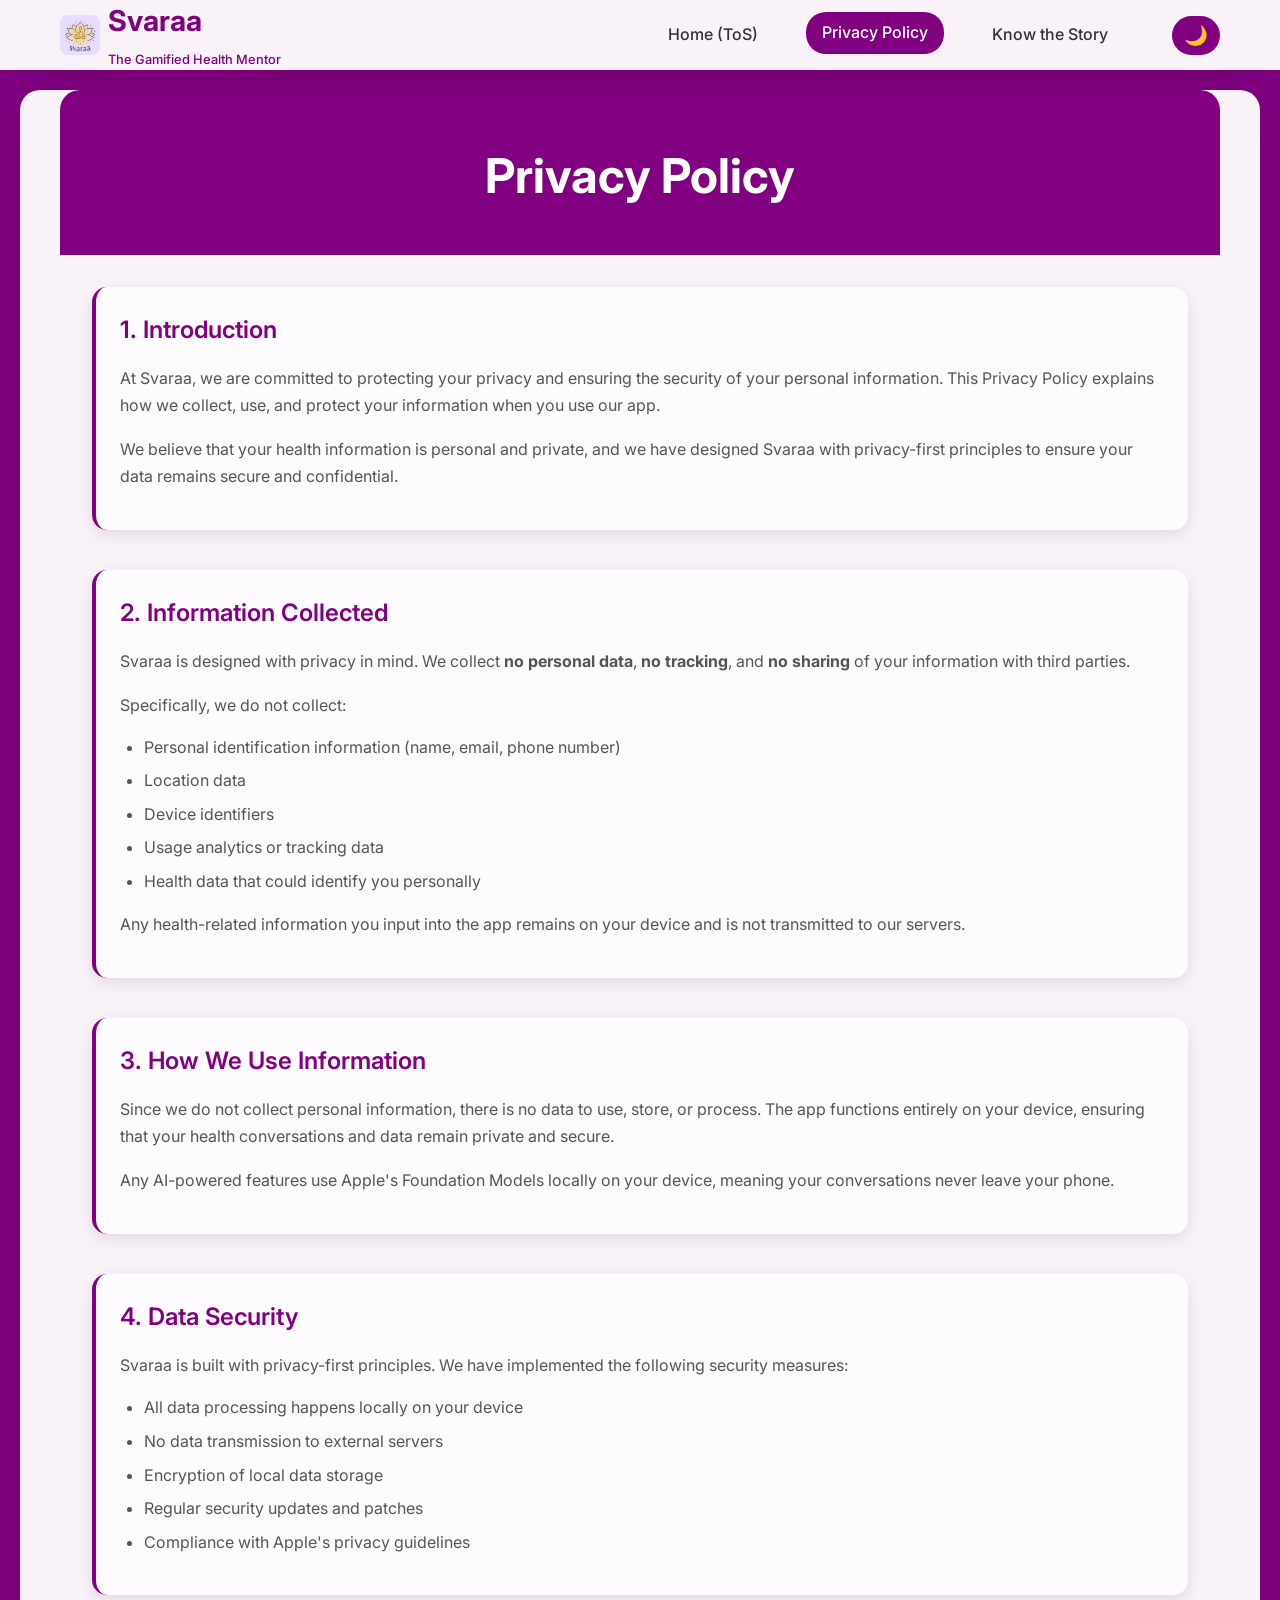
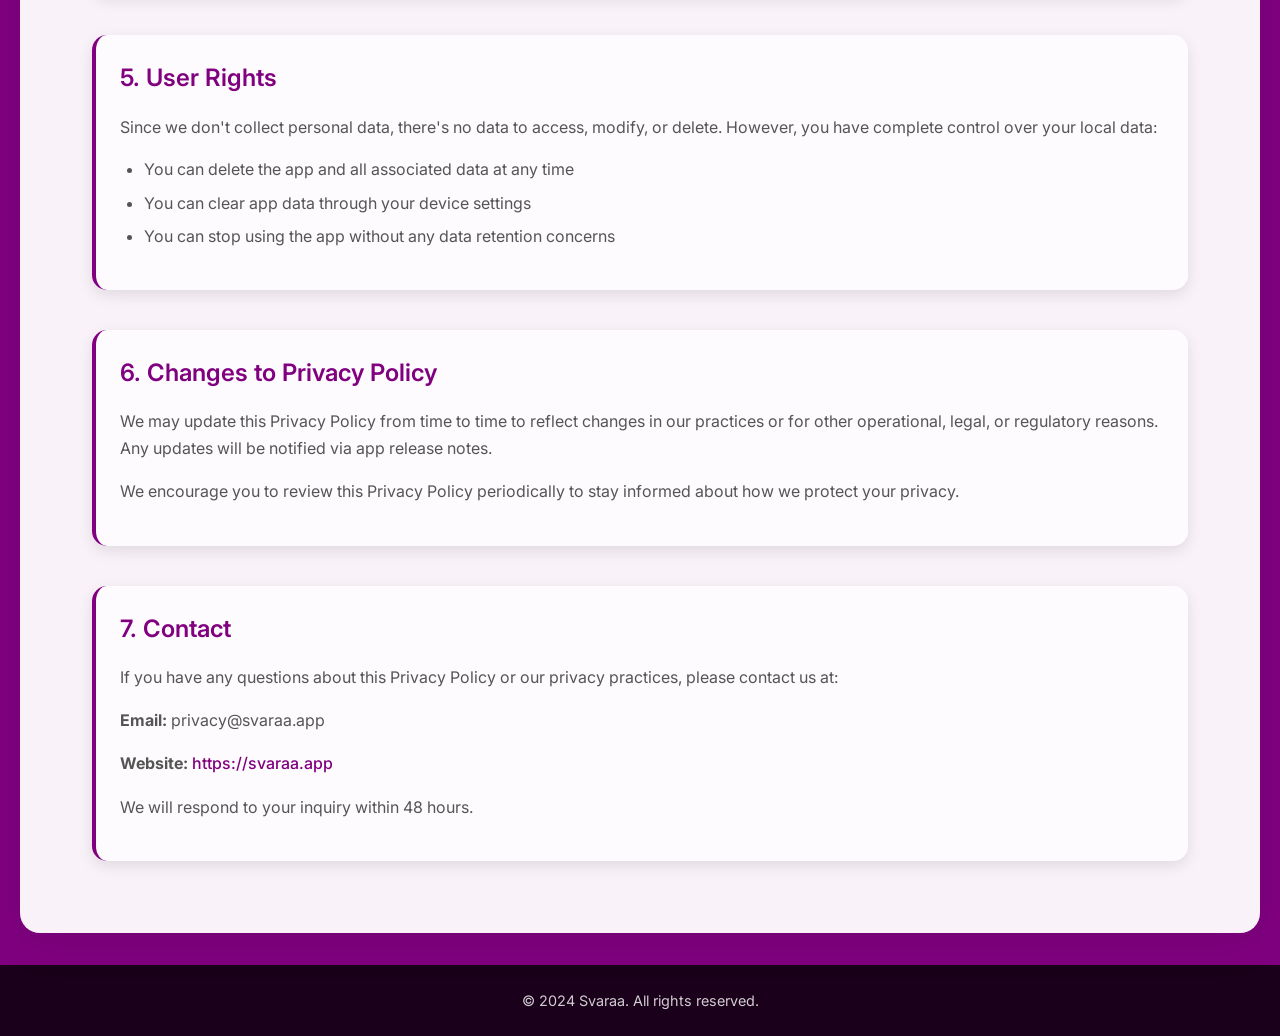
==== privacy.html @ 9fba9052 "Initial commit" ====
<!DOCTYPE html>
<html lang="en">
<head>
    <meta charset="UTF-8">
    <meta name="viewport" content="width=device-width, initial-scale=1.0">
    <title>Privacy Policy - Svaraa</title>
    <link rel="stylesheet" href="style.css">
    <link href="https://fonts.googleapis.com/css2?family=Inter:wght@300;400;500;600;700&display=swap" rel="stylesheet">
</head>
<body>
    <nav class="navbar">
        <div class="nav-container">
            <div class="nav-logo">
                <img src="App-Logo.png" alt="Svaraa Logo" class="logo">
                <div>
                    <h2>Svaraa</h2>
                    <span class="tagline">The Gamified Health Mentor</span>
                </div>
            </div>
            <div class="nav-menu" id="nav-menu">
                <a href="index.html" class="nav-link">Home (ToS)</a>
                <a href="privacy.html" class="nav-link active">Privacy Policy</a>
                <a href="story.html" class="nav-link">Know the Story</a>
                <button class="theme-toggle" id="theme-toggle" aria-label="Toggle theme">
                    <span id="theme-icon">🌙</span>
                </button>
            </div>
            <div class="hamburger" id="hamburger">
                <span class="bar"></span>
                <span class="bar"></span>
                <span class="bar"></span>
            </div>
        </div>
    </nav>

    <main class="main-content">
        <div class="container">
            <header class="page-header">
                <h1>Privacy Policy</h1>
            </header>

            <div class="content">
                <section class="privacy-section">
                    <h2>1. Introduction</h2>
                    <p>At Svaraa, we are committed to protecting your privacy and ensuring the security of your personal information. This Privacy Policy explains how we collect, use, and protect your information when you use our app.</p>
                    <p>We believe that your health information is personal and private, and we have designed Svaraa with privacy-first principles to ensure your data remains secure and confidential.</p>
                </section>

                <section class="privacy-section">
                    <h2>2. Information Collected</h2>
                    <p>Svaraa is designed with privacy in mind. We collect <strong>no personal data</strong>, <strong>no tracking</strong>, and <strong>no sharing</strong> of your information with third parties.</p>
                    <p>Specifically, we do not collect:</p>
                    <ul>
                        <li>Personal identification information (name, email, phone number)</li>
                        <li>Location data</li>
                        <li>Device identifiers</li>
                        <li>Usage analytics or tracking data</li>
                        <li>Health data that could identify you personally</li>
                    </ul>
                    <p>Any health-related information you input into the app remains on your device and is not transmitted to our servers.</p>
                </section>

                <section class="privacy-section">
                    <h2>3. How We Use Information</h2>
                    <p>Since we do not collect personal information, there is no data to use, store, or process. The app functions entirely on your device, ensuring that your health conversations and data remain private and secure.</p>
                    <p>Any AI-powered features use Apple's Foundation Models locally on your device, meaning your conversations never leave your phone.</p>
                </section>

                <section class="privacy-section">
                    <h2>4. Data Security</h2>
                    <p>Svaraa is built with privacy-first principles. We have implemented the following security measures:</p>
                    <ul>
                        <li>All data processing happens locally on your device</li>
                        <li>No data transmission to external servers</li>
                        <li>Encryption of local data storage</li>
                        <li>Regular security updates and patches</li>
                        <li>Compliance with Apple's privacy guidelines</li>
                    </ul>
                </section>

                <section class="privacy-section">
                    <h2>5. User Rights</h2>
                    <p>Since we don't collect personal data, there's no data to access, modify, or delete. However, you have complete control over your local data:</p>
                    <ul>
                        <li>You can delete the app and all associated data at any time</li>
                        <li>You can clear app data through your device settings</li>
                        <li>You can stop using the app without any data retention concerns</li>
                    </ul>
                </section>

                <section class="privacy-section">
                    <h2>6. Changes to Privacy Policy</h2>
                    <p>We may update this Privacy Policy from time to time to reflect changes in our practices or for other operational, legal, or regulatory reasons. Any updates will be notified via app release notes.</p>
                    <p>We encourage you to review this Privacy Policy periodically to stay informed about how we protect your privacy.</p>
                </section>

                <section class="privacy-section">
                    <h2>7. Contact</h2>
                    <p>If you have any questions about this Privacy Policy or our privacy practices, please contact us at:</p>
                    <p><strong>Email:</strong> privacy@svaraa.app</p>
                    <p><strong>Website:</strong> <a href="https://svaraa.app" class="link">https://svaraa.app</a></p>
                    <p>We will respond to your inquiry within 48 hours.</p>
                </section>
            </div>
        </div>
    </main>

    <footer class="footer">
        <div class="container">
            <p>&copy; 2024 Svaraa. All rights reserved.</p>
        </div>
    </footer>

    <script src="script.js"></script>
</body>
</html>
---- style.css ----
/* CSS Variables for Theme Support */
:root {
    /* Light Theme */
    --bg-primary: #800080;
    --bg-secondary: rgba(255, 255, 255, 0.95);
    --bg-tertiary: rgba(255, 255, 255, 0.7);
    --text-primary: #333;
    --text-secondary: #555;
    --text-accent: #800080;
    --text-light: #666;
    --border-color: #800080;
    --shadow-color: rgba(0, 0, 0, 0.1);
    --shadow-accent: rgba(128, 0, 128, 0.3);
    --navbar-bg: rgba(255, 255, 255, 0.95);
    --card-bg: rgba(255, 255, 255, 0.9);
    --primary-color: #800080;
    --primary-hover: #6a006a;
}

[data-theme="dark"] {
    /* Dark Theme */
    --bg-primary: #1a0d3a;
    --bg-secondary: rgba(30, 30, 30, 0.95);
    --bg-tertiary: rgba(40, 40, 40, 0.7);
    --text-primary: #e0e0e0;
    --text-secondary: #b0b0b0;
    --text-accent: #e851e8;
    --text-light: #999;
    --border-color: #e851e8;
    --shadow-color: rgba(0, 0, 0, 0.3);
    --shadow-accent: rgba(232, 81, 232, 0.2);
    --navbar-bg: rgba(30, 30, 30, 0.95);
    --card-bg: rgba(40, 40, 40, 0.9);
    --primary-color: #e851e8;
    --primary-hover: #d147d1;
}

/* Dark theme specific feature card styles */
[data-theme="dark"] .feature-card {
    background: var(--primary-color);
    color: white;
}

[data-theme="dark"] .feature-card h3 {
    color: white;
    text-shadow: 0 1px 3px rgba(0, 0, 0, 0.5);
}

[data-theme="dark"] .feature-card p {
    color: rgba(255, 255, 255, 0.95);
    text-shadow: 0 1px 3px rgba(0, 0, 0, 0.4);
}

/* Reset and Base Styles */
* {
    margin: 0;
    padding: 0;
    box-sizing: border-box;
}

body {
    font-family: 'Inter', sans-serif;
    line-height: 1.6;
    color: var(--text-primary);
    background: var(--bg-primary);
    min-height: 100vh;
    transition: background 0.3s ease, color 0.3s ease;
}

.container {
    max-width: 1200px;
    margin: 0 auto;
    padding: 0 20px;
}

/* Navigation */
.navbar {
    background: var(--navbar-bg);
    backdrop-filter: blur(10px);
    box-shadow: 0 2px 20px var(--shadow-color);
    position: sticky;
    top: 0;
    z-index: 1000;
    transition: background 0.3s ease, box-shadow 0.3s ease;
}

.nav-container {
    max-width: 1200px;
    margin: 0 auto;
    padding: 0 20px;
    display: flex;
    justify-content: space-between;
    align-items: center;
    height: 70px;
}

.nav-logo {
    display: flex;
    align-items: center;
    gap: 0.5rem;
}

.nav-logo img {
    width: 40px;
    height: 40px;
    border-radius: 8px;
    transition: transform 0.3s ease;
}

.nav-logo img:hover {
    transform: scale(1.1);
}

.nav-logo h2 {
    color: var(--text-accent);
    font-size: 1.8rem;
    font-weight: 700;
    margin-bottom: 2px;
    transition: color 0.3s ease;
}

.tagline {
    font-size: 0.8rem;
    color: var(--border-color);
    font-weight: 500;
    transition: color 0.3s ease;
}

.nav-menu {
    display: flex;
    gap: 2rem;
    align-items: center;
}

/* Theme Toggle Button */
.theme-toggle {
    background: var(--primary-color);
    border: none;
    color: white;
    padding: 8px 12px;
    border-radius: 20px;
    cursor: pointer;
    font-size: 1.2rem;
    transition: all 0.3s ease;
    margin-left: 1rem;
}

.theme-toggle:hover {
    background: var(--primary-hover);
    transform: scale(1.1);
    box-shadow: 0 4px 15px var(--shadow-accent);
}

.nav-link {
    text-decoration: none;
    color: var(--text-primary);
    font-weight: 500;
    padding: 8px 16px;
    border-radius: 20px;
    transition: all 0.3s ease;
    position: relative;
}

.nav-link:hover,
.nav-link.active {
    background: var(--primary-color);
    color: white;
    transform: translateY(-2px);
}

.hamburger {
    display: none;
    flex-direction: column;
    cursor: pointer;
    gap: 4px;
}

.bar {
    width: 25px;
    height: 3px;
    background: var(--text-accent);
    border-radius: 2px;
    transition: 0.3s;
}

/* Main Content */
.main-content {
    background: var(--bg-secondary);
    margin: 20px;
    border-radius: 20px;
    box-shadow: 0 10px 40px var(--shadow-color);
    backdrop-filter: blur(10px);
    min-height: calc(100vh - 140px);
    transition: background 0.3s ease, box-shadow 0.3s ease;
}

.page-header {
    text-align: center;
    padding: 3rem 0 2rem;
    background: var(--primary-color);
    color: white;
    border-radius: 20px 20px 0 0;
    margin-bottom: 2rem;
    transition: background 0.3s ease;
}

.page-header h1 {
    font-size: 3rem;
    font-weight: 700;
    margin-bottom: 0.5rem;
}

.subtitle {
    font-size: 1.1rem;
    opacity: 0.9;
    font-weight: 300;
}

.content {
    padding: 0 2rem 2rem;
}

/* Terms and Privacy Sections */
.terms-section,
.privacy-section,
.story-section {
    margin-bottom: 2.5rem;
    padding: 1.5rem;
    background: var(--bg-tertiary);
    border-radius: 15px;
    border-left: 4px solid var(--border-color);
    box-shadow: 0 5px 15px var(--shadow-color);
    transition: background 0.3s ease, box-shadow 0.3s ease;
}

.terms-section h2,
.privacy-section h2,
.story-section h2 {
    color: var(--text-accent);
    font-size: 1.5rem;
    margin-bottom: 1rem;
    font-weight: 600;
    transition: color 0.3s ease;
}

.terms-section p,
.privacy-section p,
.story-section p {
    margin-bottom: 1rem;
    color: var(--text-secondary);
    line-height: 1.7;
    transition: color 0.3s ease;
}

.terms-section ul,
.privacy-section ul {
    margin-left: 1.5rem;
    margin-bottom: 1rem;
}

.terms-section li,
.privacy-section li {
    margin-bottom: 0.5rem;
    color: var(--text-secondary);
    transition: color 0.3s ease;
}

.link {
    color: var(--border-color);
    text-decoration: none;
    font-weight: 500;
    transition: color 0.3s ease;
}

.link:hover {
    color: var(--text-accent);
}

/* Story Page Specific Styles */
.developer-photo {
    text-align: center;
    margin-bottom: 2rem;
}

.developer-img {
    width: 200px;
    height: 200px;
    border-radius: 50%;
    object-fit: cover;
    border: 4px solid #e851e8;
    box-shadow: 0 10px 30px rgba(232, 81, 232, 0.3);
}

.features-grid {
    display: grid;
    grid-template-columns: repeat(auto-fit, minmax(250px, 1fr));
    gap: 1.5rem;
    margin: 2rem 0;
}

.feature-card {
    background: var(--primary-color);
    color: white;
    padding: 1.5rem;
    border-radius: 15px;
    text-align: center;
    box-shadow: 0 10px 25px var(--shadow-accent);
    transition: transform 0.3s ease;
}

.feature-card h3 {
    color: white;
    font-size: 1.2rem;
    margin-bottom: 1rem;
    font-weight: 600;
    text-shadow: 0 1px 2px rgba(0, 0, 0, 0.3);
}

.feature-card p {
    color: rgba(255, 255, 255, 0.95);
    line-height: 1.6;
    text-shadow: 0 1px 2px rgba(0, 0, 0, 0.2);
}

.feature-card:hover {
    transform: translateY(-5px);
}

.feature-card h3 {
    font-size: 1.2rem;
    margin-bottom: 1rem;
    font-weight: 600;
}

.links-grid {
    display: grid;
    grid-template-columns: repeat(auto-fit, minmax(200px, 1fr));
    gap: 1.5rem;
    margin: 2rem 0;
}

.link-card {
    background: var(--card-bg);
    padding: 1.5rem;
    border-radius: 15px;
    text-decoration: none;
    color: var(--text-primary);
    text-align: center;
    border: 2px solid transparent;
    transition: all 0.3s ease;
    box-shadow: 0 5px 15px var(--shadow-color);
}

.link-card:hover {
    border-color: var(--border-color);
    transform: translateY(-3px);
    box-shadow: 0 10px 25px var(--shadow-accent);
}

.link-card h3 {
    color: var(--text-accent);
    margin-bottom: 0.5rem;
    font-weight: 600;
    transition: color 0.3s ease;
}

.link-card p {
    color: var(--text-light);
    font-size: 0.9rem;
    transition: color 0.3s ease;
}

/* Video Container */
.video-container {
    margin: 2rem 0;
    text-align: center;
}

.video-container h3 {
    color: var(--text-accent);
    margin-bottom: 1.5rem;
    font-size: 1.3rem;
    font-weight: 600;
}

.video-wrapper {
    position: relative;
    width: 100%;
    height: 0;
    padding-bottom: 56.25%; /* 16:9 aspect ratio */
    border-radius: 15px;
    overflow: hidden;
    box-shadow: 0 10px 30px var(--shadow-color);
    background: var(--card-bg);
}

.video-wrapper iframe {
    position: absolute;
    top: 0;
    left: 0;
    width: 100%;
    height: 100%;
    border: none;
}

/* Footer */
.footer {
    background: rgba(0, 0, 0, 0.8);
    color: white;
    text-align: center;
    padding: 1.5rem 0;
    margin-top: 2rem;
}

.footer p {
    font-size: 0.9rem;
    opacity: 0.8;
}

/* Mobile Responsive Design */
@media (max-width: 768px) {
    .nav-menu {
        position: fixed;
        left: -100%;
        top: 70px;
        flex-direction: column;
        background: var(--navbar-bg);
        width: 100%;
        text-align: center;
        transition: 0.3s;
        box-shadow: 0 10px 27px var(--shadow-color);
        padding: 2rem 0;
        gap: 1rem;
        backdrop-filter: blur(10px);
    }

    .nav-menu.active {
        left: 0;
    }

    .hamburger {
        display: flex;
    }

    .hamburger.active .bar:nth-child(2) {
        opacity: 0;
    }

    .hamburger.active .bar:nth-child(1) {
        transform: translateY(7px) rotate(45deg);
    }

    .hamburger.active .bar:nth-child(3) {
        transform: translateY(-7px) rotate(-45deg);
    }

    .main-content {
        margin: 10px;
        border-radius: 15px;
    }

    .page-header h1 {
        font-size: 2.2rem;
    }

    .content {
        padding: 0 1rem 1rem;
    }

    .terms-section,
    .privacy-section,
    .story-section {
        padding: 1rem;
        margin-bottom: 1.5rem;
    }

    .features-grid,
    .links-grid {
        grid-template-columns: 1fr;
        gap: 1rem;
    }

    .developer-img {
        width: 150px;
        height: 150px;
    }
}

@media (max-width: 480px) {
    .nav-container {
        padding: 0 15px;
    }

    .nav-logo h2 {
        font-size: 1.5rem;
    }

    .tagline {
        font-size: 0.7rem;
    }

    .page-header h1 {
        font-size: 1.8rem;
    }

    .page-header {
        padding: 2rem 0 1.5rem;
    }

    .terms-section h2,
    .privacy-section h2,
    .story-section h2 {
        font-size: 1.3rem;
    }

    .developer-img {
        width: 120px;
        height: 120px;
    }
}

/* Smooth scrolling */
html {
    scroll-behavior: smooth;
}

/* Focus states for accessibility */
.nav-link:focus,
.link:focus,
.link-card:focus {
    outline: 2px solid #e851e8;
    outline-offset: 2px;
}

/* Loading animation */
@keyframes fadeIn {
    from {
        opacity: 0;
        transform: translateY(20px);
    }
    to {
        opacity: 1;
        transform: translateY(0);
    }
}

.terms-section,
.privacy-section,
.story-section {
    animation: fadeIn 0.6s ease-out;
}
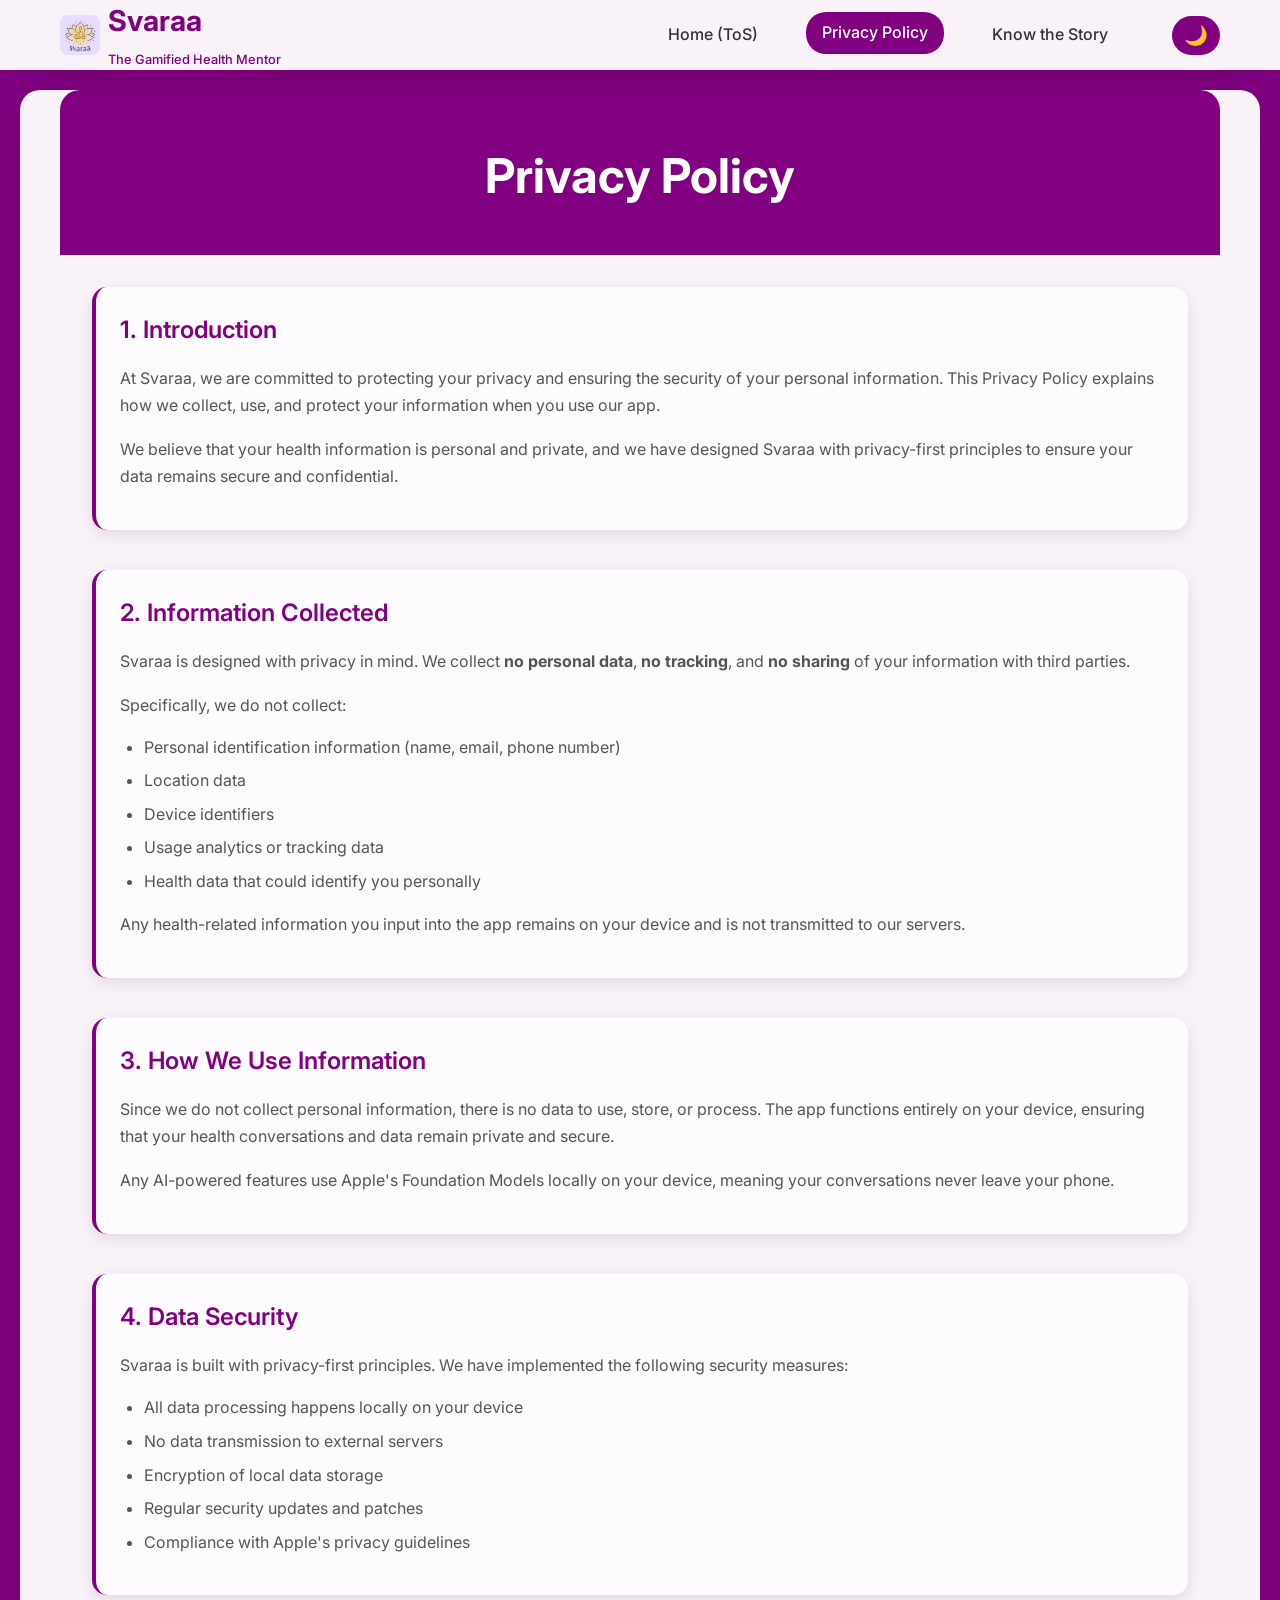
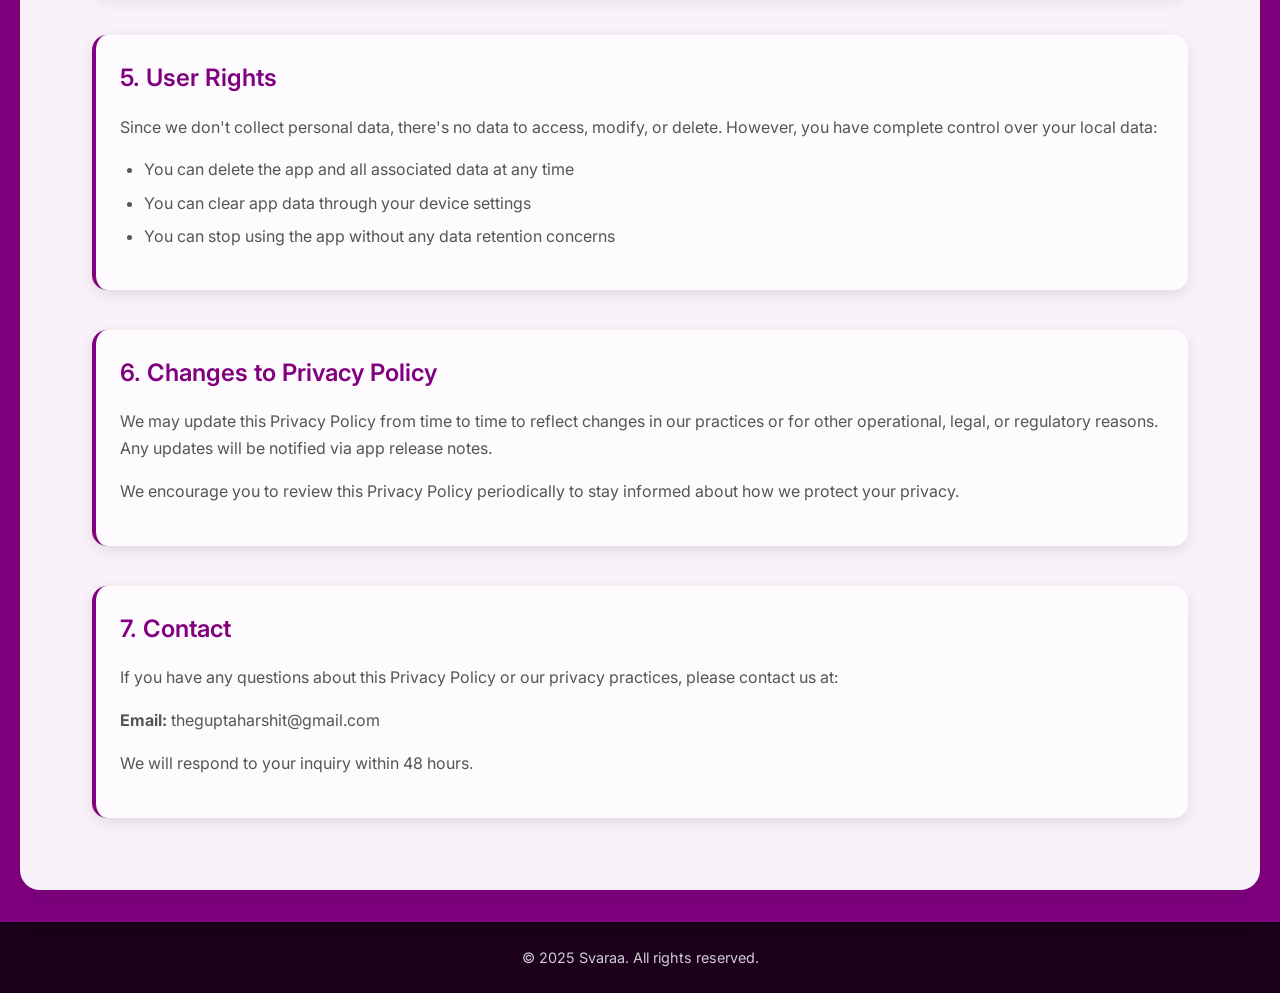
==== commit 8932776b: "Updated" ====
--- a/privacy.html
+++ b/privacy.html
@@ -97,8 +97,7 @@
                 <section class="privacy-section">
                     <h2>7. Contact</h2>
                     <p>If you have any questions about this Privacy Policy or our privacy practices, please contact us at:</p>
-                    <p><strong>Email:</strong> privacy@svaraa.app</p>
-                    <p><strong>Website:</strong> <a href="https://svaraa.app" class="link">https://svaraa.app</a></p>
+                    <p><strong>Email:</strong> theguptaharshit@gmail.com</p>
                     <p>We will respond to your inquiry within 48 hours.</p>
                 </section>
             </div>
@@ -107,7 +106,7 @@
 
     <footer class="footer">
         <div class="container">
-            <p>&copy; 2024 Svaraa. All rights reserved.</p>
+            <p>&copy; 2025 Svaraa. All rights reserved.</p>
         </div>
     </footer>
 
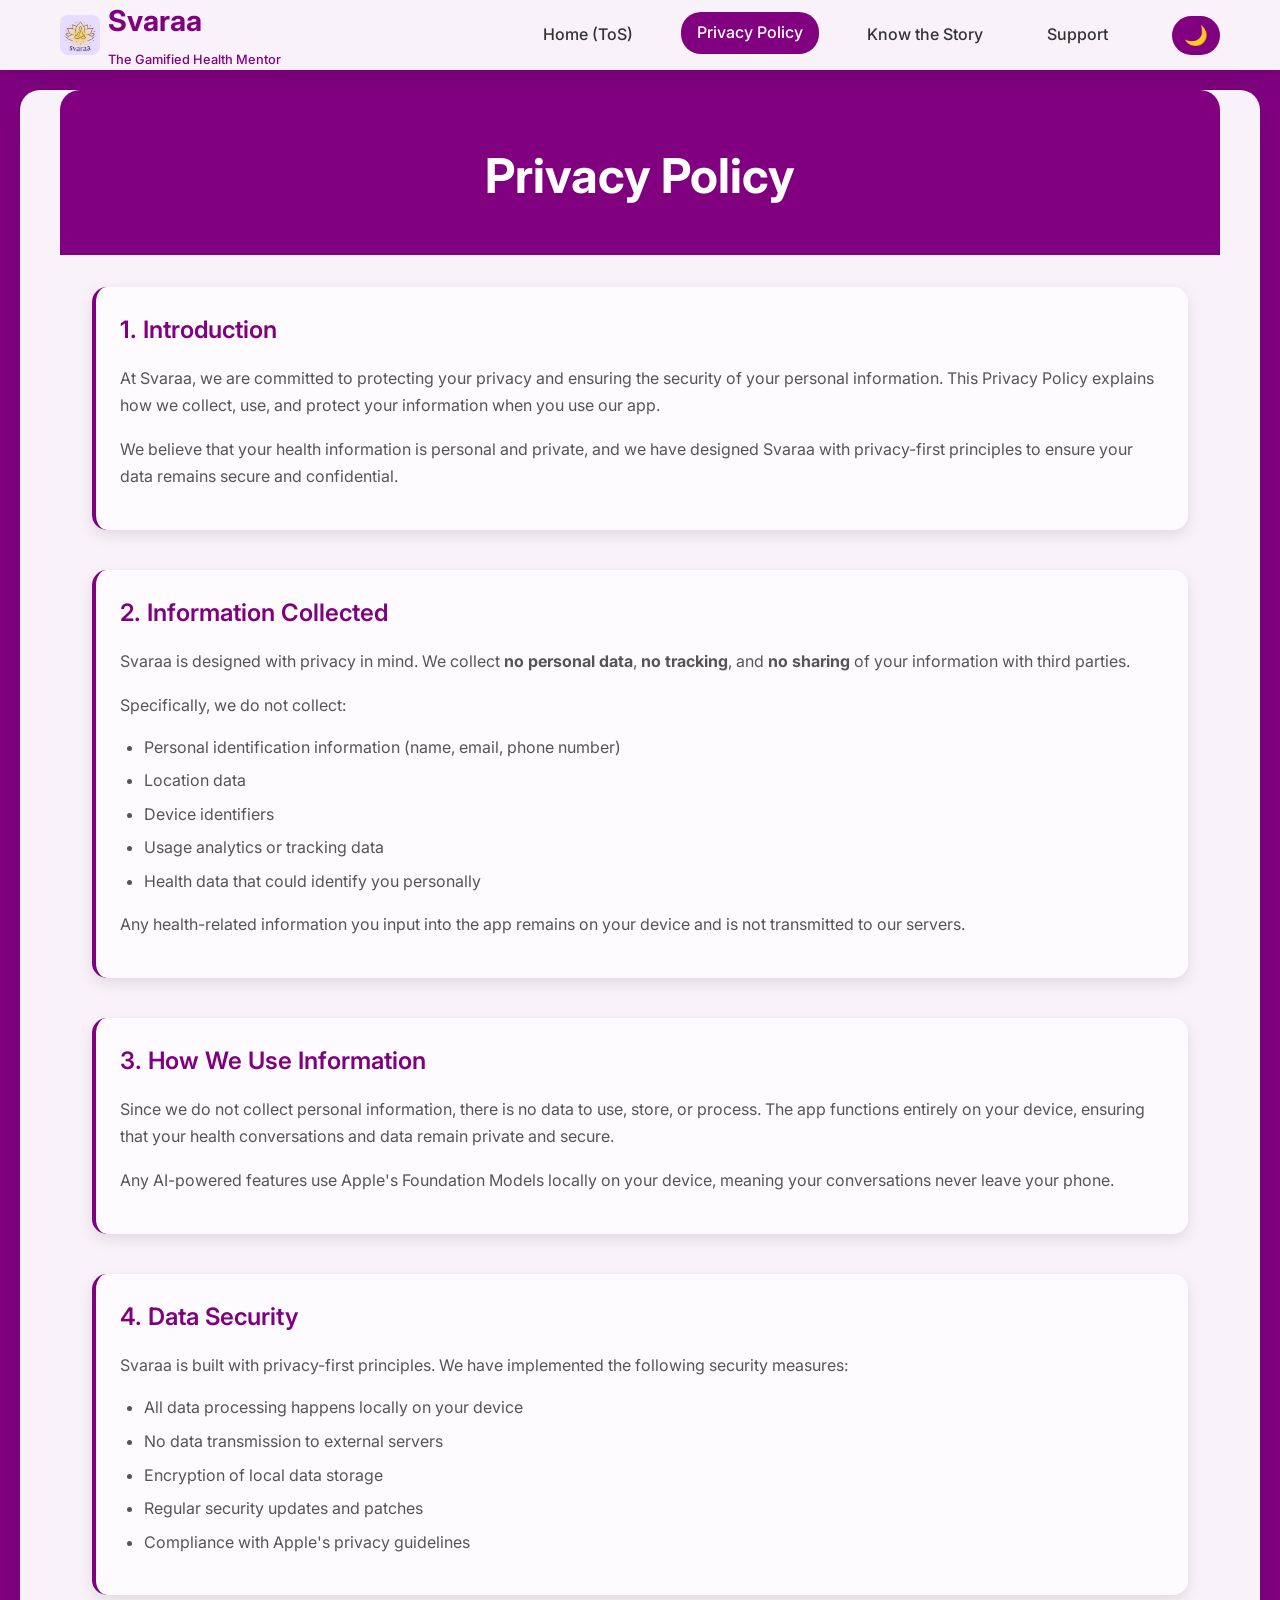
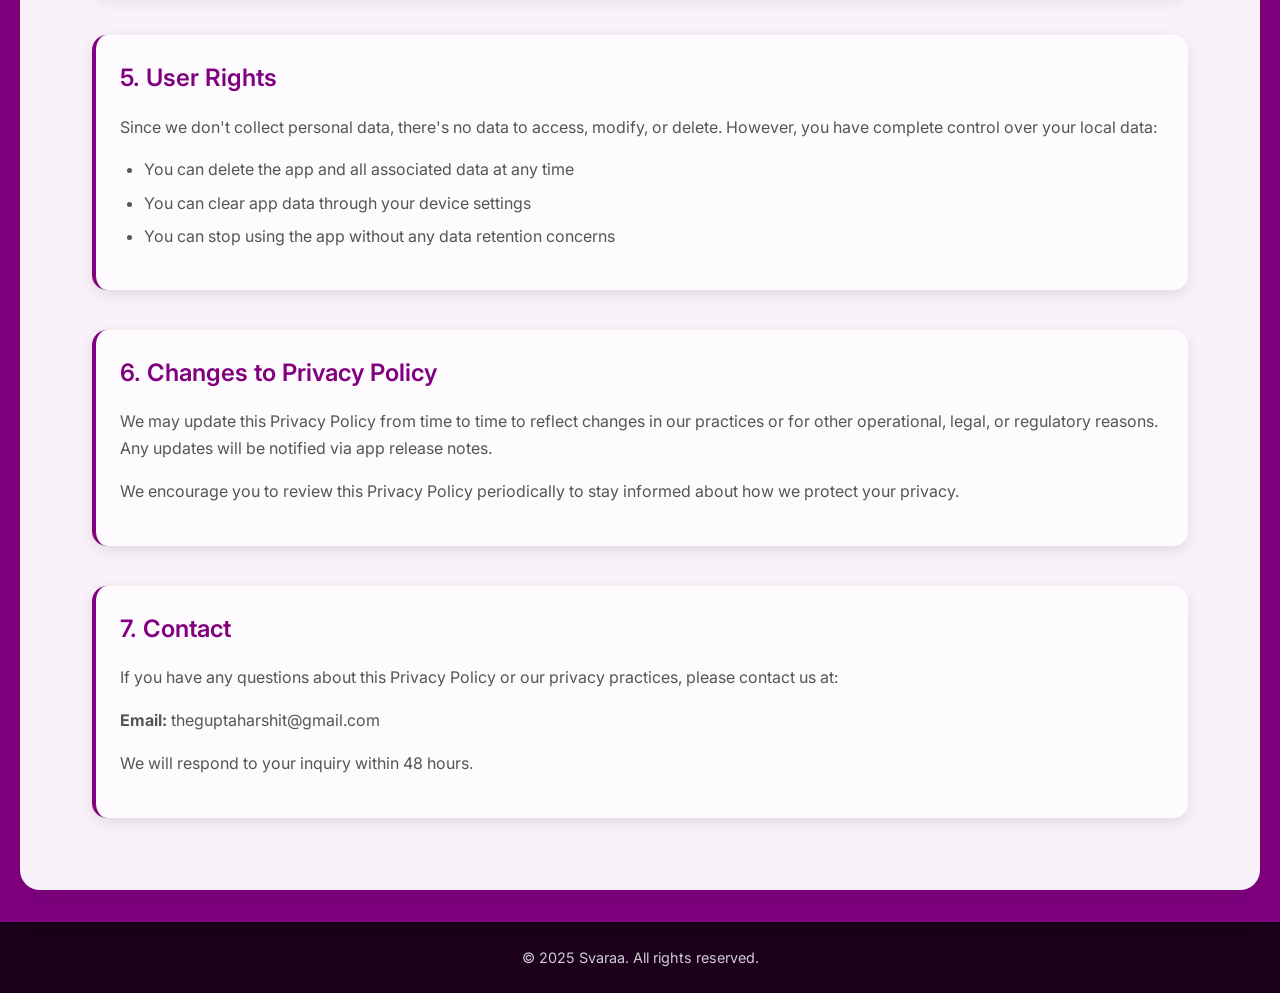
==== commit 677ad74c: "Added support to contact (contact form)" ====
--- a/privacy.html
+++ b/privacy.html
@@ -21,6 +21,7 @@
                 <a href="index.html" class="nav-link">Home (ToS)</a>
                 <a href="privacy.html" class="nav-link active">Privacy Policy</a>
                 <a href="story.html" class="nav-link">Know the Story</a>
+                <a href="support.html" class="nav-link">Support</a>
                 <button class="theme-toggle" id="theme-toggle" aria-label="Toggle theme">
                     <span id="theme-icon">🌙</span>
                 </button>
--- a/style.css
+++ b/style.css
@@ -265,6 +265,18 @@
     transition: color 0.3s ease;
 }
 
+.story-section ul {
+    margin-left: 1.5rem;
+    margin-bottom: 1rem;
+}
+
+.terms-section li,
+.story-section li {
+    margin-bottom: 0.5rem;
+    color: var(--text-secondary);
+    transition: color 0.3s ease;
+}
+
 .link {
     color: var(--border-color);
     text-decoration: none;
@@ -549,3 +561,71 @@
 .story-section {
     animation: fadeIn 0.6s ease-out;
 }
+
+/* Form Styles */
+.support-form {
+    display: flex;
+    flex-direction: column;
+    gap: 1.5rem;
+    max-width: 600px;
+    margin: 0 auto;
+}
+
+.form-group {
+    display: flex;
+    flex-direction: column;
+    gap: 0.5rem;
+}
+
+.form-group label {
+    font-weight: 500;
+    color: var(--text-primary);
+}
+
+.form-input, .form-textarea {
+    padding: 10px 15px;
+    border: 2px solid var(--border-color);
+    border-radius: 10px;
+    background: var(--bg-secondary);
+    color: var(--text-primary);
+    font-family: 'Inter', sans-serif;
+    font-size: 1rem;
+    transition: all 0.3s ease;
+}
+
+.form-input:focus, .form-textarea:focus {
+    outline: none;
+    border-color: var(--text-accent);
+    box-shadow: 0 0 0 3px var(--shadow-accent);
+}
+
+.form-textarea {
+    resize: vertical;
+    min-height: 120px;
+}
+
+.submit-btn {
+    background: var(--primary-color);
+    color: white;
+    border: none;
+    padding: 12px 24px;
+    border-radius: 20px;
+    font-size: 1.1rem;
+    font-weight: 600;
+    cursor: pointer;
+    transition: all 0.3s ease;
+    align-self: flex-start;
+}
+
+.submit-btn:hover {
+    background: var(--primary-hover);
+    transform: translateY(-2px);
+    box-shadow: 0 5px 15px var(--shadow-accent);
+}
+
+[data-theme="dark"] .form-input, [data-theme="dark"] .form-textarea {
+    border-color: var(--bg-tertiary);
+}
+[data-theme="dark"] .form-input:focus, [data-theme="dark"] .form-textarea:focus {
+    border-color: var(--primary-color);
+}
